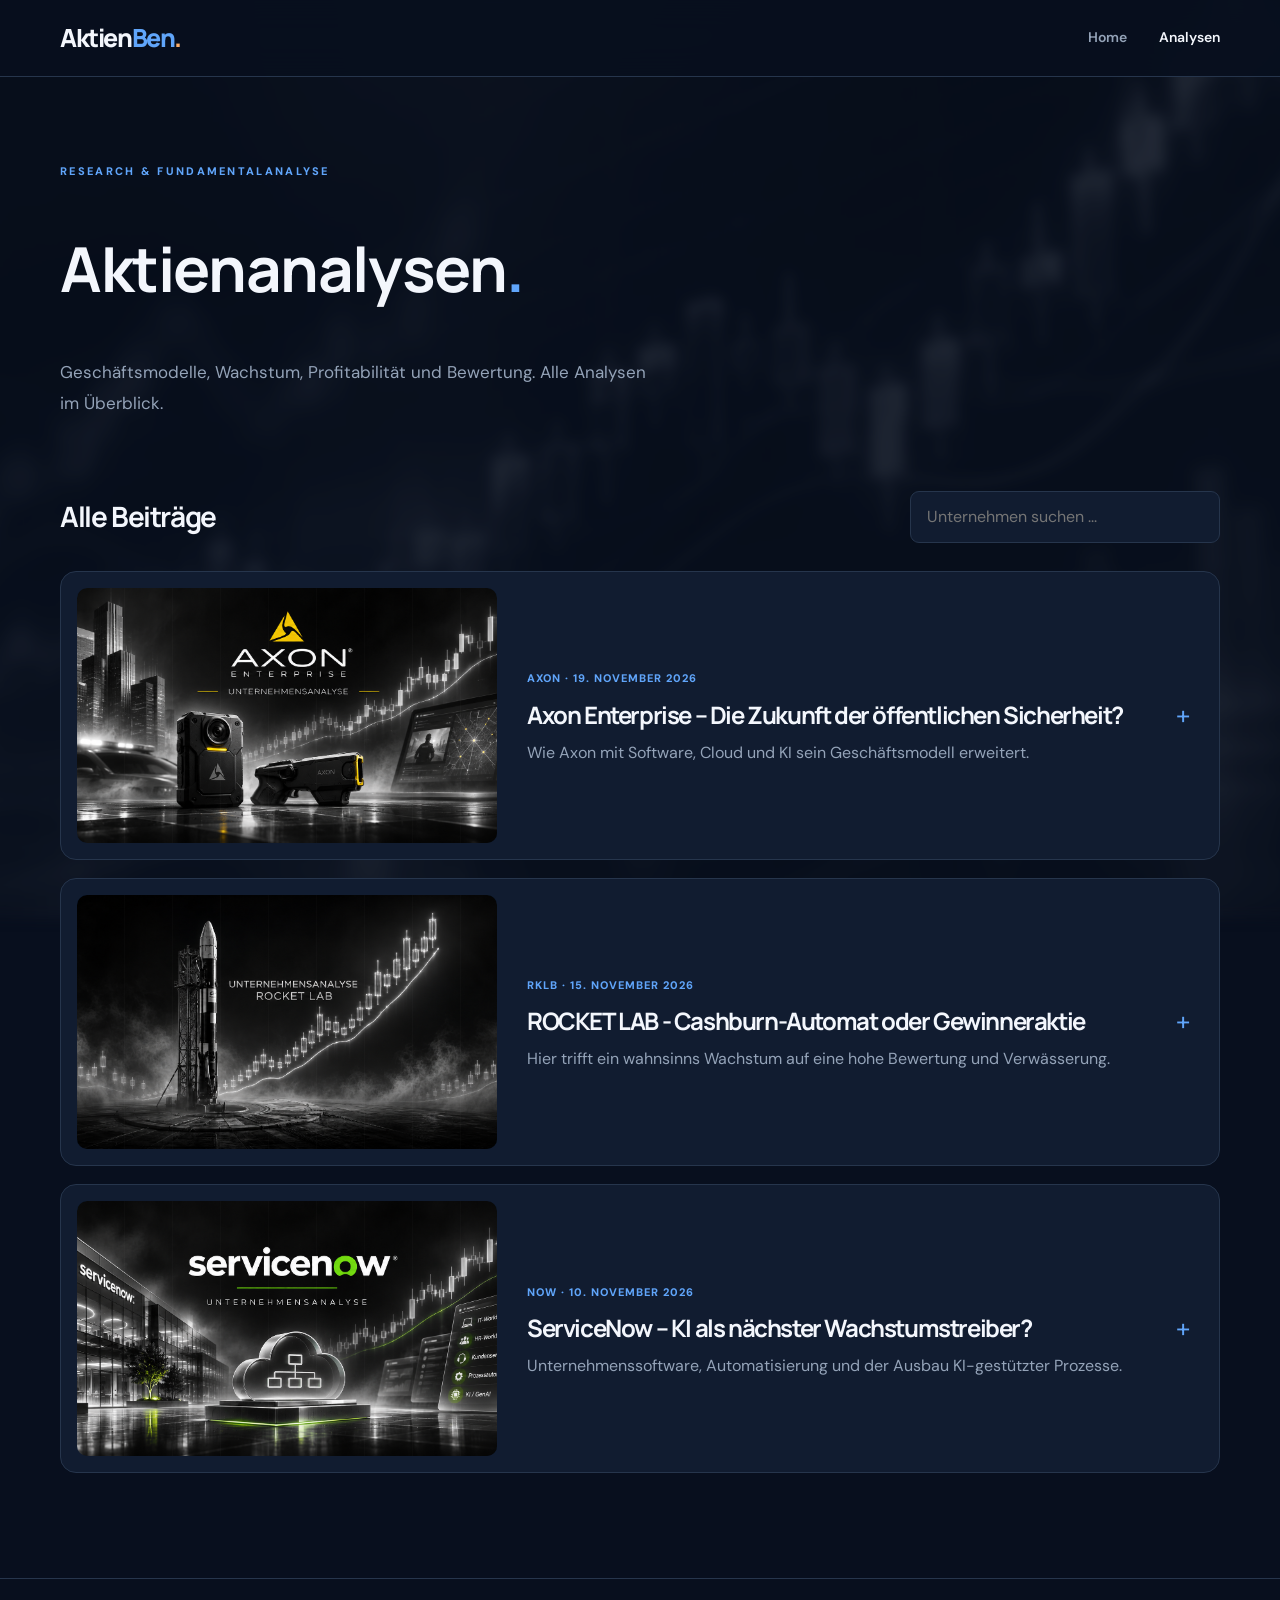
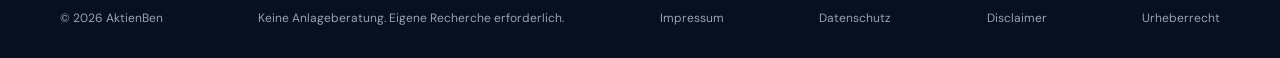
==== analysen.html @ 3a3f3d72 "Datenschutz Disclaimer Urheberrecht im Footer verlinken" ====
<!DOCTYPE html>
<html lang="de">
<head>
  <meta charset="UTF-8">
  <meta name="viewport" content="width=device-width, initial-scale=1">
  <meta name="description" content="Alle Aktienanalysen von AktienBen.">
  <title>AktienBen | Analysen</title>
  <link rel="stylesheet" href="style.css">
  <script src="articles.js" defer></script>
  <script src="app.js" defer></script>
</head>
<body data-page="analysen">

  <header class="header">
    <div class="container nav">
      <a class="logo" href="index.html">Aktien<span>Ben</span><i>.</i></a>
      <nav aria-label="Hauptnavigation">
        <a href="index.html">Home</a>
        <a class="active" href="analysen.html">Analysen</a>
      </nav>
    </div>
  </header>

  <main class="container">
    <section class="page-intro">
      <div class="eyebrow">RESEARCH & FUNDAMENTALANALYSE</div>
      <h1>Aktienanalysen<span>.</span></h1>
      <p>
        Geschäftsmodelle, Wachstum, Profitabilität und Bewertung.
        Alle Analysen im Überblick.
      </p>
    </section>

    <section class="section">
      <div class="toolbar">
        <h2>Alle Beiträge</h2>
        <input
          id="search"
          type="search"
          placeholder="Unternehmen suchen ..."
          aria-label="Aktienanalysen durchsuchen"
        >
      </div>

      <div id="analysis-list" class="analysis-list"></div>
    </section>
  </main>

  <footer class="footer">
    <div class="container footer-inner">
      <span>© <span class="year"></span> AktienBen</span>
      <span>Keine Anlageberatung. Eigene Recherche erforderlich.</span>
      <a href="impressum.html">Impressum</a>
      <a href="datenschutz.html">Datenschutz</a>
      <a href="disclaimer.html">Disclaimer</a>
      <a href="urheberrecht.html">Urheberrecht</a>
    </div>
  </footer>

</body>
</html>
---- style.css ----
@import url('https://fonts.googleapis.com/css2?family=DM+Sans:wght@400;500;600;700&family=Manrope:wght@400;500;600;700;800&display=swap');

:root {
  --bg: #080f1e;
  --surface: #111c30;
  --surface-hover: #182740;
  --border: #26354c;
  --text: #f3f6fc;
  --muted: #94a3b8;
  --accent: #60a5fa;
  --orange: #ffad66;
  --radius: 16px;
}

* { box-sizing: border-box; }

html { scroll-behavior: smooth; }

body {
  margin: 0;
  background: var(--bg);
  color: var(--text);
  font-family: 'DM Sans', Arial, sans-serif;
  line-height: 1.65;
  position: relative;
  min-height: 100vh;
}

body::before {
  content: "";
  position: fixed;
  inset: 0;
  z-index: -1;
  pointer-events: none;

  background:
    linear-gradient(rgba(8, 15, 30, 0.82), rgba(8, 15, 30, 0.88)),
    url("images/chart-bg.png") center center / cover no-repeat;

  filter: blur(6px);
  transform: scale(1.04);
  opacity: 0.65;
}

a { color: inherit; text-decoration: none; }
button, input { font: inherit; }
button { cursor: pointer; }

.container {
  width: min(1160px, calc(100% - 48px));
  margin: 0 auto;
}

.header {
  position: sticky;
  top: 0;
  z-index: 100;
  background: rgba(8, 15, 30, .94);
  backdrop-filter: blur(16px);
  border-bottom: 1px solid var(--border);
}

.nav {
  height: 76px;
  display: flex;
  align-items: center;
  justify-content: space-between;
}

.logo {
  font-family: 'Manrope', sans-serif;
  font-size: 25px;
  font-weight: 800;
  letter-spacing: -1.4px;
}

.logo span { color: var(--accent); }
.logo i { color: var(--orange); font-style: normal; }

nav { display: flex; gap: 32px; }

nav a {
  font-size: 14px;
  font-weight: 600;
  color: var(--muted);
  transition: color .2s;
}

nav a:hover, nav a.active { color: var(--text); }

.hero {
  padding: 110px 0 120px;
  max-width: 900px;
}

.eyebrow {
  color: var(--accent);
  font-size: 11px;
  letter-spacing: 2.3px;
  font-weight: 800;
  text-transform: uppercase;
}

h1, h2, h3 {
  font-family: 'Manrope', sans-serif;
  letter-spacing: -1.4px;
  line-height: 1.2;
}

.hero h1 {
  margin: 22px 0;
  font-size: clamp(42px, 6vw, 76px);
  font-weight: 800;
}

.hero h1 span { color: var(--accent); }

.hero p, .page-intro p {
  max-width: 590px;
  font-size: 17px;
  color: var(--muted);
  line-height: 1.8;
}

.button {
  display: inline-block;
  margin-top: 24px;
  padding: 13px 23px;
  border-radius: 9px;
  background: var(--accent);
  color: #071020;
  font-weight: 700;
  font-size: 14px;
  transition: background .2s, transform .2s;
}

.button:hover {
  background: #93c5fd;
  transform: translateY(-2px);
}

.section { margin-bottom: 105px; }

.section-heading, .toolbar {
  display: flex;
  align-items: center;
  justify-content: space-between;
  gap: 20px;
  margin-bottom: 28px;
}

h2 { font-size: 28px; margin: 8px 0; }

.text-link {
  font-size: 13px;
  color: var(--accent);
  font-weight: 700;
}

/* Karten */
.card-grid {
  display: grid;
  grid-template-columns: repeat(2, minmax(0, 1fr));
  gap: 22px;
}

.card, .featured-card, .analysis-item {
  background: var(--surface);
  border: 1px solid var(--border);
  border-radius: var(--radius);
  overflow: hidden;
}

.card {
  display: block;
  transition: border-color .2s, transform .2s;
}

.card:hover {
  border-color: var(--accent);
  transform: translateY(-3px);
}

.cover {
  position: relative;
  display: flex;
  align-items: center;
  justify-content: center;
  min-height: 205px;
  overflow: hidden;
  background:
    radial-gradient(circle at 75% 20%, #285b9c88, transparent 46%),
    linear-gradient(135deg, #0e274c, #091324 75%);
}

.cover::after {
  content: "";
  position: absolute;
  inset: 0;
  background: repeating-linear-gradient(
    90deg, transparent 0 47px,
    rgba(255,255,255,.035) 48px
  );
  pointer-events: none;
}

.cover img {
  position: absolute;
  inset: 0;
  width: 100%;
  height: 100%;
  object-fit: contain;
}

.cover-label {
  font-family: 'Manrope', sans-serif;
  font-weight: 800;
  font-size: clamp(28px, 5vw, 54px);
  letter-spacing: -2px;
  color: #fff;
  text-shadow: 0 6px 30px #0008;
  z-index: 1;
}

.card-content { padding: 25px; }
.card h3 { font-size: 22px; margin: 10px 0; }
.card p { color: var(--muted); font-size: 14px; }

.meta {
  color: var(--accent);
  font-size: 11px;
  letter-spacing: 1px;
  font-weight: 800;
  text-transform: uppercase;
}

.featured-card {
  display: grid;
  grid-template-columns: 1.05fr 1fr;
  align-items: stretch;
}

.featured-card .cover { min-height: 330px; }

.featured-content {
  padding: 45px;
  display: flex;
  flex-direction: column;
  align-items: flex-start;
  justify-content: center;
}

.featured-content h3 {
  font-size: clamp(26px, 3vw, 36px);
  margin: 15px 0;
}

.featured-content p { color: var(--muted); }

/* Analysen */
.page-intro { padding: 85px 0 55px; }
.page-intro h1 { font-size: clamp(42px, 5vw, 62px); }
.page-intro h1 span { color: var(--accent); }

.toolbar input {
  background: var(--surface);
  color: var(--text);
  border: 1px solid var(--border);
  border-radius: 9px;
  padding: 12px 16px;
  width: min(310px, 100%);
  outline: none;
}

.toolbar input:focus { border-color: var(--accent); }

.analysis-list {
  display: flex;
  flex-direction: column;
  gap: 18px;
}

.analysis-item summary {
  list-style: none;
  cursor: pointer;
  display: grid;
  grid-template-columns: 265px 1fr 40px;
  align-items: center;
  gap: 30px;
  padding: 16px;
}

.analysis-item summary::-webkit-details-marker { display: none; }
.analysis-item .cover { min-height: 160px; border-radius: 9px; }

.analysis-summary h3 { margin: 10px 0; font-size: 24px; }
.analysis-summary p { color: var(--muted); margin: 0; }

.toggle {
  font-size: 26px;
  color: var(--accent);
  text-align: center;
}

.analysis-item[open] .toggle { transform: rotate(45deg); }

.analysis-item[open] {
  border-color: #3c6496;
}

.article-body {
  border-top: 1px solid var(--border);
  padding: 32px clamp(20px, 5vw, 65px) 55px;
}

.article-body h3 {
  font-size: 22px;
  margin: 32px 0 13px;
}

.article-body p {
  color: #cbd5e1;
  line-height: 1.9;
  max-width: 820px;
}

.article-body img {
  display: block;
  max-width: 100%;
  height: auto;
  border-radius: 12px;
}

.article-figure { margin: 30px 0; }
.article-figure figcaption {
  color: var(--muted);
  font-size: 12px;
  margin-top: 10px;
}

/* Beispiel für interaktive HTML-Grafiken */
.chart {
  max-width: 820px;
  margin: 25px 0;
  padding: 25px;
  background: #0a1425;
  border: 1px solid var(--border);
  border-radius: 12px;
}

.chart-row {
  display: grid;
  grid-template-columns: 80px 1fr 75px;
  gap: 12px;
  align-items: center;
  margin: 13px 0;
  font-size: 13px;
}

.chart-track {
  background: #1c304b;
  height: 15px;
  border-radius: 4px;
  overflow: hidden;
}

.chart-bar {
  height: 100%;
  background: linear-gradient(90deg, #2563eb, #60a5fa);
  border-radius: 4px;
}

.chart-value { text-align: right; font-weight: 700; }
.chart-note { color: var(--muted); font-size: 12px; }

.empty { color: var(--muted); padding: 35px 0; }

.footer {
  border-top: 1px solid var(--border);
  padding: 30px 0;
}

.footer-inner {
  display: flex;
  justify-content: space-between;
  gap: 20px;
  color: var(--muted);
  font-size: 12px;
}

@media (max-width: 800px) {
  .hero { padding: 75px 0; }
  .featured-card, .card-grid { grid-template-columns: 1fr; }
  .featured-card .cover { min-height: 230px; }
  .featured-content { padding: 28px; }

  .analysis-item summary {
    grid-template-columns: 130px 1fr 25px;
    gap: 15px;
  }
  .analysis-item .cover { min-height: 110px; }
  .analysis-summary h3 { font-size: 19px; }
}

@media (max-width: 560px) {
  .container { width: calc(100% - 32px); }
  .nav { height: 68px; }
  .logo { font-size: 22px; }
  nav { gap: 18px; }

  .toolbar { align-items: stretch; flex-direction: column; }
  .toolbar input { width: 100%; }

  .analysis-item summary {
    grid-template-columns: 1fr 28px;
  }
  .analysis-item .cover {
    grid-column: 1 / -1;
    min-height: 180px;
  }
  .analysis-summary { grid-column: 1; }
  .toggle { grid-column: 2; grid-row: 2; }

  .footer-inner { flex-direction: column; }
}

/* Titelbild auf der Startseite */
.featured-card {
  grid-template-columns: 1fr 1fr;
  align-items: stretch;
}

/* Neueste Analyse – Bild und Text sauber aufteilen */

/* Neueste Analyse – korrigiertes Layout */

.featured-card {
  display: grid;
  grid-template-columns: 1fr 1fr;
  align-items: center;
}

.featured-card .cover {
  position: relative;
  width: 100%;
  min-width: 0;
  min-height: 0;
  aspect-ratio: 16 / 9;
  overflow: hidden;
}

.featured-card .cover img {
  position: absolute;
  inset: 0;
  width: 100%;
  height: 100%;
  object-fit: cover;
}

.featured-card .featured-content {
  min-width: 0;
  padding: 30px;
}

@media (max-width: 800px) {
  .featured-card {
    grid-template-columns: 1fr;
  }
}

/* Weitere Analysen – Bilder vollständig darstellen */

.card-grid .cover {
  width: 100%;
  min-height: 0;
  aspect-ratio: 2.5 / 1;
  overflow: hidden;
}

.card-grid .cover img {
  position: absolute;
  inset: 0;
  width: 100%;
  height: 100%;
  object-fit: fill;
}

/* Lesbare Formatierung der Aktienanalysen */

.article-body p {
  white-space: pre-line;
  line-height: 1.9;
  margin-bottom: 24px;
}

.article-body h3 {
  margin-top: 42px;
  margin-bottom: 18px;
  font-size: 24px;
  color: #f3f6fc;
}

.article-body .article-figure {
  width: 100%;
  margin: 35px 0;
}

.article-body .article-figure img {
  display: block;
  width: 100%;
  height: auto;
  object-fit: contain;
  border-radius: 12px;
}

/* Analysenkacheln: breiter Bildausschnitt mit seitlichem Zuschnitt */
.analysis-item summary {
  grid-template-columns: 420px minmax(0, 1fr) 40px;
  gap: 30px;
  padding: 16px;
}
.analysis-item summary .cover {
  width: 100%;
  min-height: 0;
  aspect-ratio: 1.65 / 1;
  overflow: hidden;
  border-radius: 10px;
}
.analysis-item summary .cover img {
  position: absolute;
  inset: 0;
  width: 100%;
  height: 100%;
  object-fit: cover;
  object-position: center center;
  transform: none;
  filter: none;
}
@media (max-width: 800px) {
  .analysis-item summary {
    grid-template-columns: 130px minmax(0, 1fr) 25px;
    gap: 15px;
  }
}
@media (max-width: 560px) {
  .analysis-item summary {
    grid-template-columns: minmax(0, 1fr) 28px;
  }
  .analysis-item summary .cover {
    grid-column: 1 / -1;
    aspect-ratio: 1.65 / 1;
  }
}

/* Leere Zwischenüberschriften ausblenden */
.article-body h3:empty {
  display: none;
}

/* Absätze des Originaltextes beibehalten */
.article-body p {
  white-space: pre-line;
}
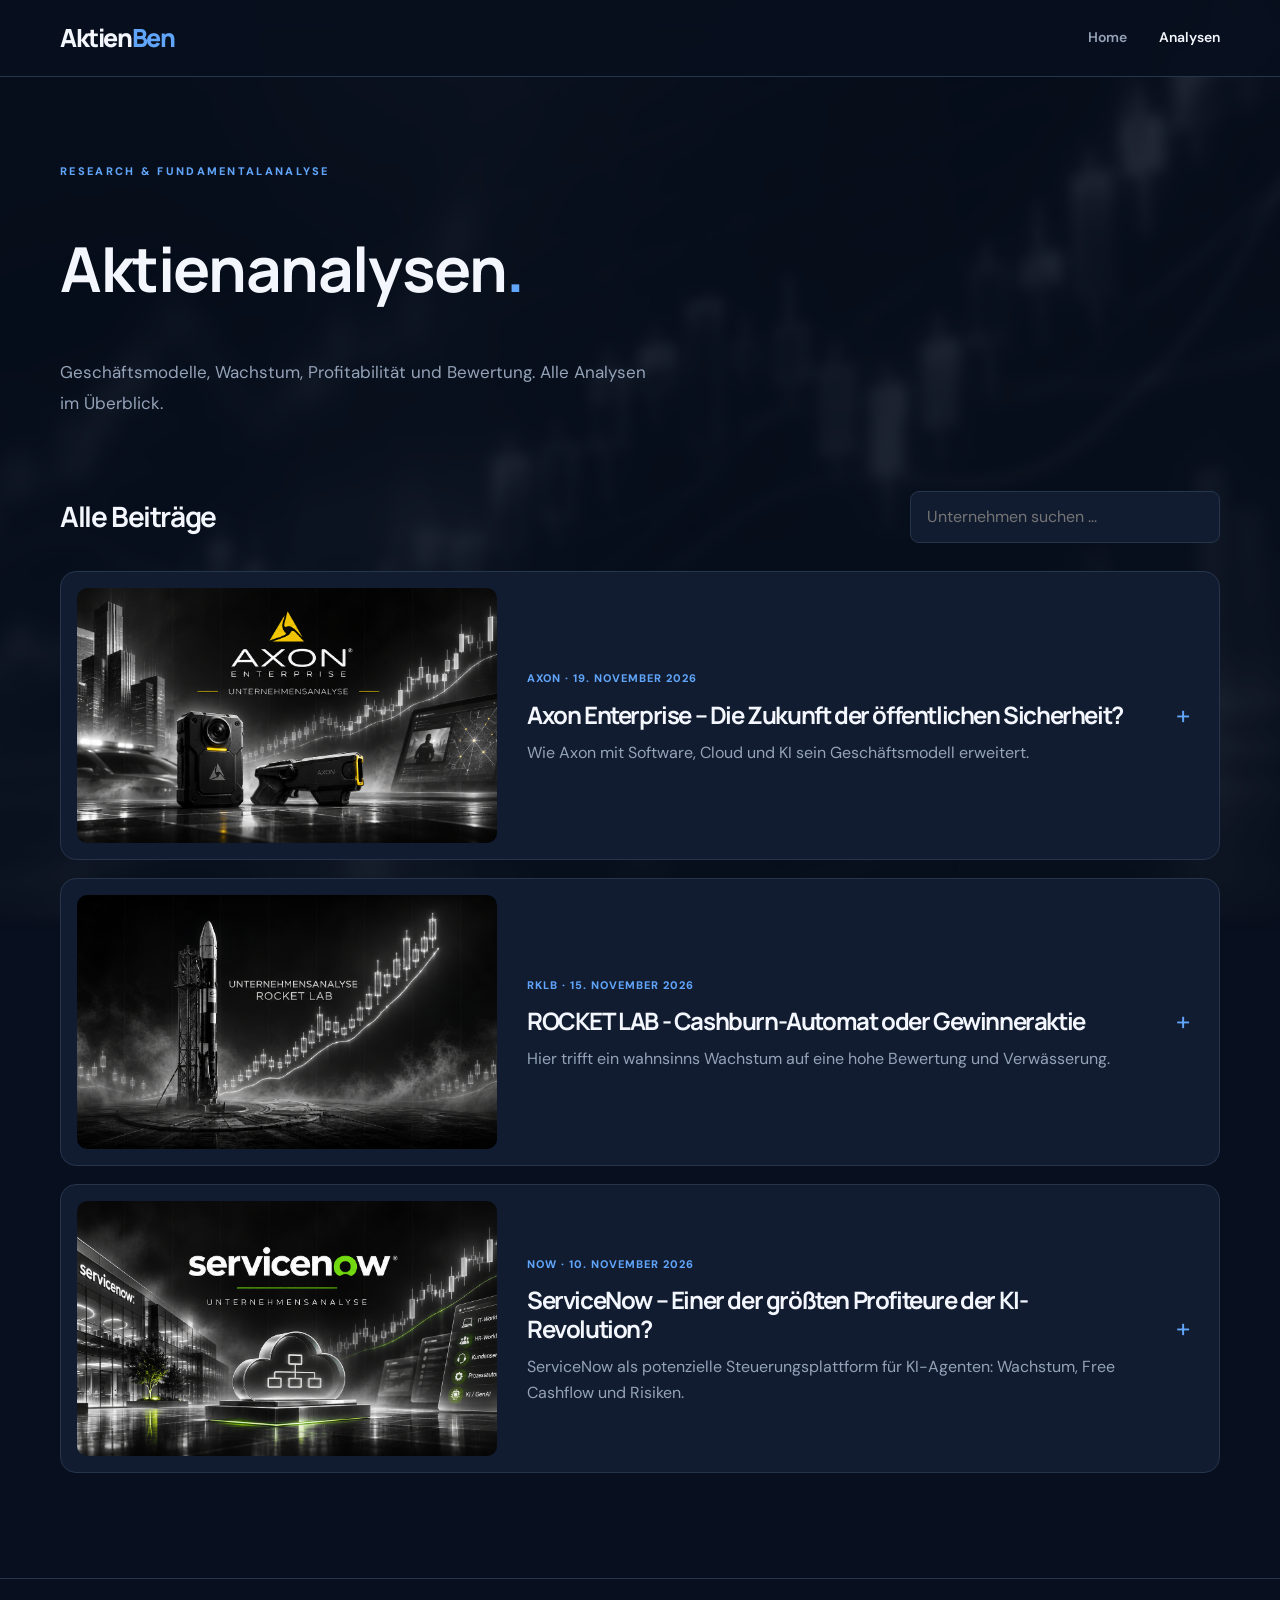
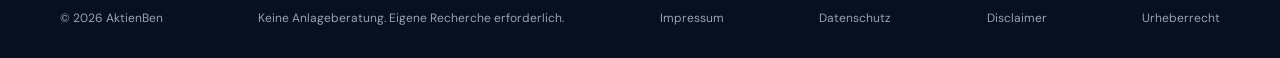
==== commit 70472d1e: "AktienBen Logo ohne Punkt mit weißer Unterstreichung" ====
--- a/analysen.html
+++ b/analysen.html
@@ -14,7 +14,7 @@
 
   <header class="header">
     <div class="container nav">
-      <a class="logo" href="index.html">Aktien<span>Ben</span><i>.</i></a>
+      <a class="logo" href="index.html">Aktien<span>Ben</span></a>
       <nav aria-label="Hauptnavigation">
         <a href="index.html">Home</a>
         <a class="active" href="analysen.html">Analysen</a>
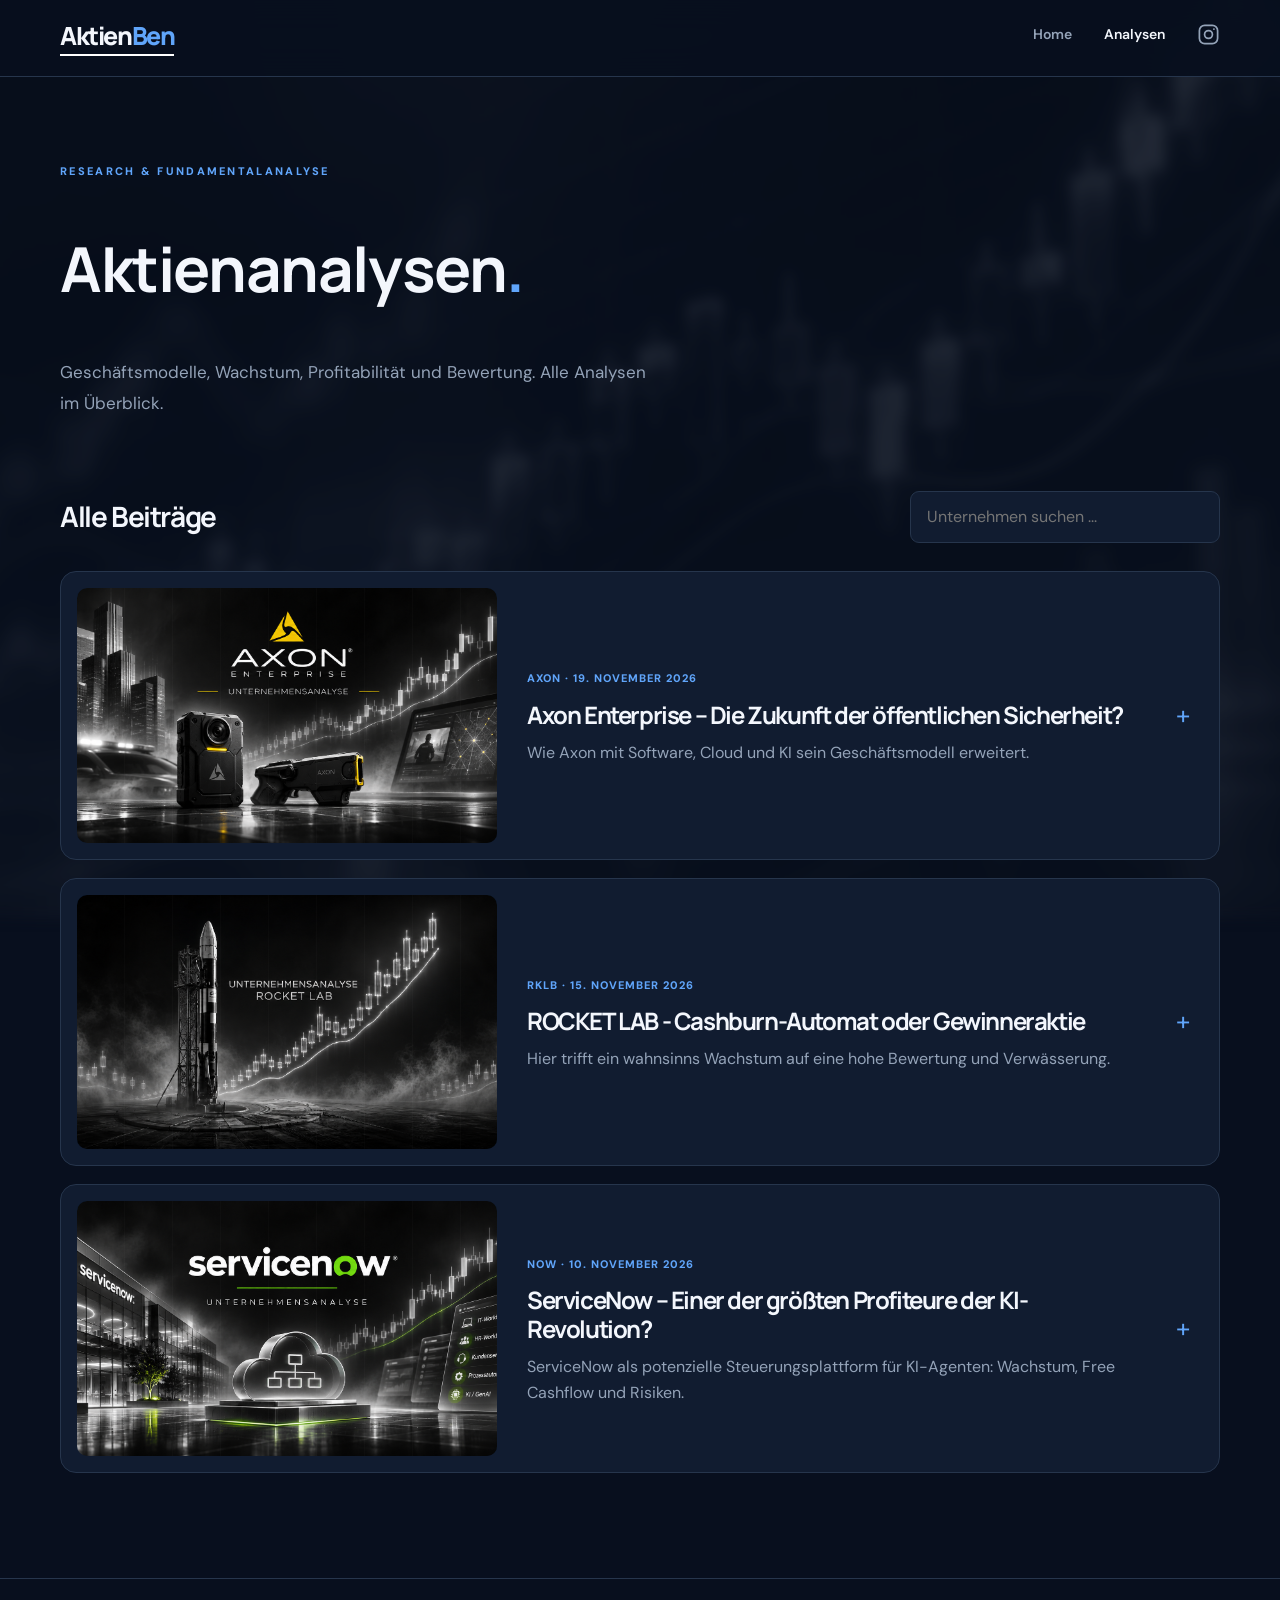
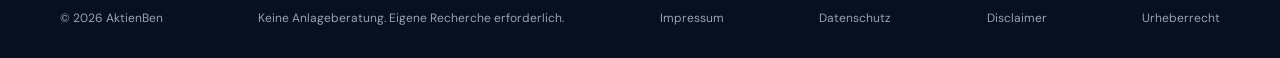
==== commit 24a3c225: "Instagram-Link in AktienBen-Navigation integrieren" ====
--- a/analysen.html
+++ b/analysen.html
@@ -18,6 +18,7 @@
       <nav aria-label="Hauptnavigation">
         <a href="index.html">Home</a>
         <a class="active" href="analysen.html">Analysen</a>
+              <a class="social-link instagram-link" href="https://www.instagram.com/aktienben_/" target="_blank" rel="noopener noreferrer" aria-label="AktienBen auf Instagram" title="Instagram"><svg viewBox="0 0 24 24" width="23" height="23" fill="none" stroke="currentColor" stroke-width="1.8" stroke-linecap="round" stroke-linejoin="round" aria-hidden="true" focusable="false"><rect x="2.5" y="2.5" width="19" height="19" rx="5.5"></rect><circle cx="12" cy="12" r="4.1"></circle><circle cx="17.65" cy="6.35" r="1" fill="currentColor" stroke="none"></circle></svg></a>
       </nav>
     </div>
   </header>
--- a/style.css
+++ b/style.css
@@ -75,8 +75,24 @@
   letter-spacing: -1.4px;
 }
 
+.logo {
+  display: inline-block;
+  position: relative;
+  line-height: 1.25;
+  padding-bottom: 5px;
+}
+
+.logo::after {
+  content: "";
+  position: absolute;
+  left: 0;
+  right: 0;
+  bottom: 0;
+  height: 2px;
+  background: #fff;
+}
+
 .logo span { color: var(--accent); }
-.logo i { color: var(--orange); font-style: normal; }
 
 nav { display: flex; gap: 32px; }
 
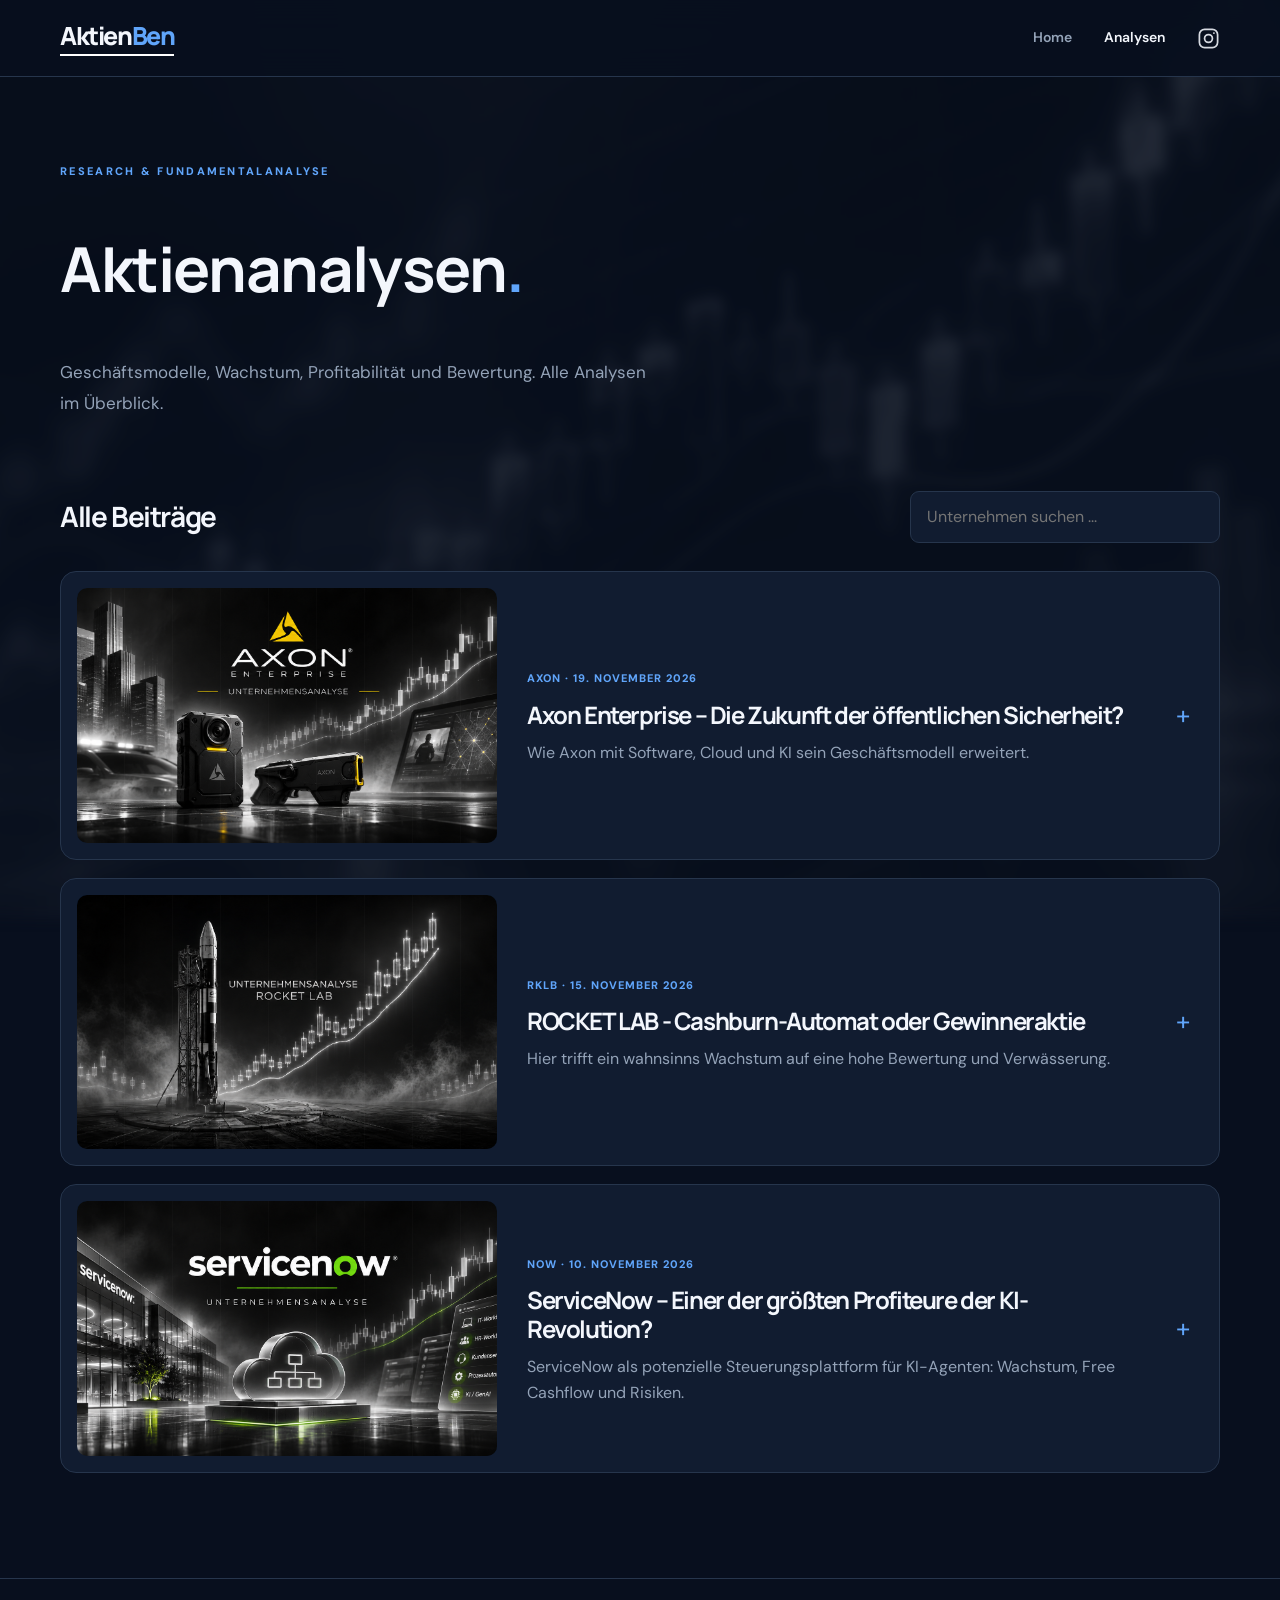
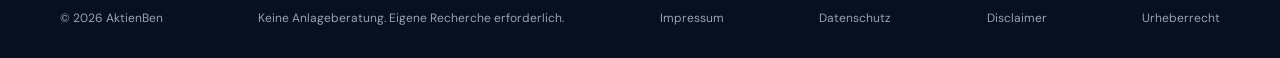
==== commit 2de149ab: "SEO-Metadaten und Canonical URL für Google verbessern" ====
--- a/analysen.html
+++ b/analysen.html
@@ -4,8 +4,9 @@
 <head>
   <meta charset="UTF-8">
   <meta name="viewport" content="width=device-width, initial-scale=1">
-  <meta name="description" content="Alle Aktienanalysen von AktienBen.">
-  <title>AktienBen | Analysen</title>
+  <meta name="description" content="Alle Aktienanalysen von AktienBen: Axon Enterprise, ServiceNow und Rocket Lab. Fundierte Einblicke in Geschäftsmodelle, Wachstum, Bewertungen und Risiken.">
+  <title>Aktienanalysen zu Axon, ServiceNow und Rocket Lab | AktienBen</title>
+  <link rel="canonical" href="https://aktienben.github.io/aktienben/analysen.html">
   <link rel="stylesheet" href="style.css">
   <script src="articles.js" defer></script>
   <script src="app.js" defer></script>
--- a/style.css
+++ b/style.css
@@ -579,3 +579,24 @@
   white-space: pre-line;
 }
 
+
+/* Instagram in der Hauptnavigation */
+nav .instagram-link {
+  display: inline-flex;
+  align-items: center;
+  justify-content: center;
+  flex: 0 0 auto;
+  color: #f3f6fc;
+  opacity: .88;
+  transition: color .2s ease, opacity .2s ease, filter .2s ease;
+}
+nav .instagram-link:hover,
+nav .instagram-link:focus-visible {
+  color: #ffffff;
+  opacity: 1;
+  filter: drop-shadow(0 0 6px rgba(255,255,255,.7));
+}
+nav .instagram-link svg { display: block; }
+@media (max-width: 560px) {
+  nav .instagram-link svg { width: 21px; height: 21px; }
+}
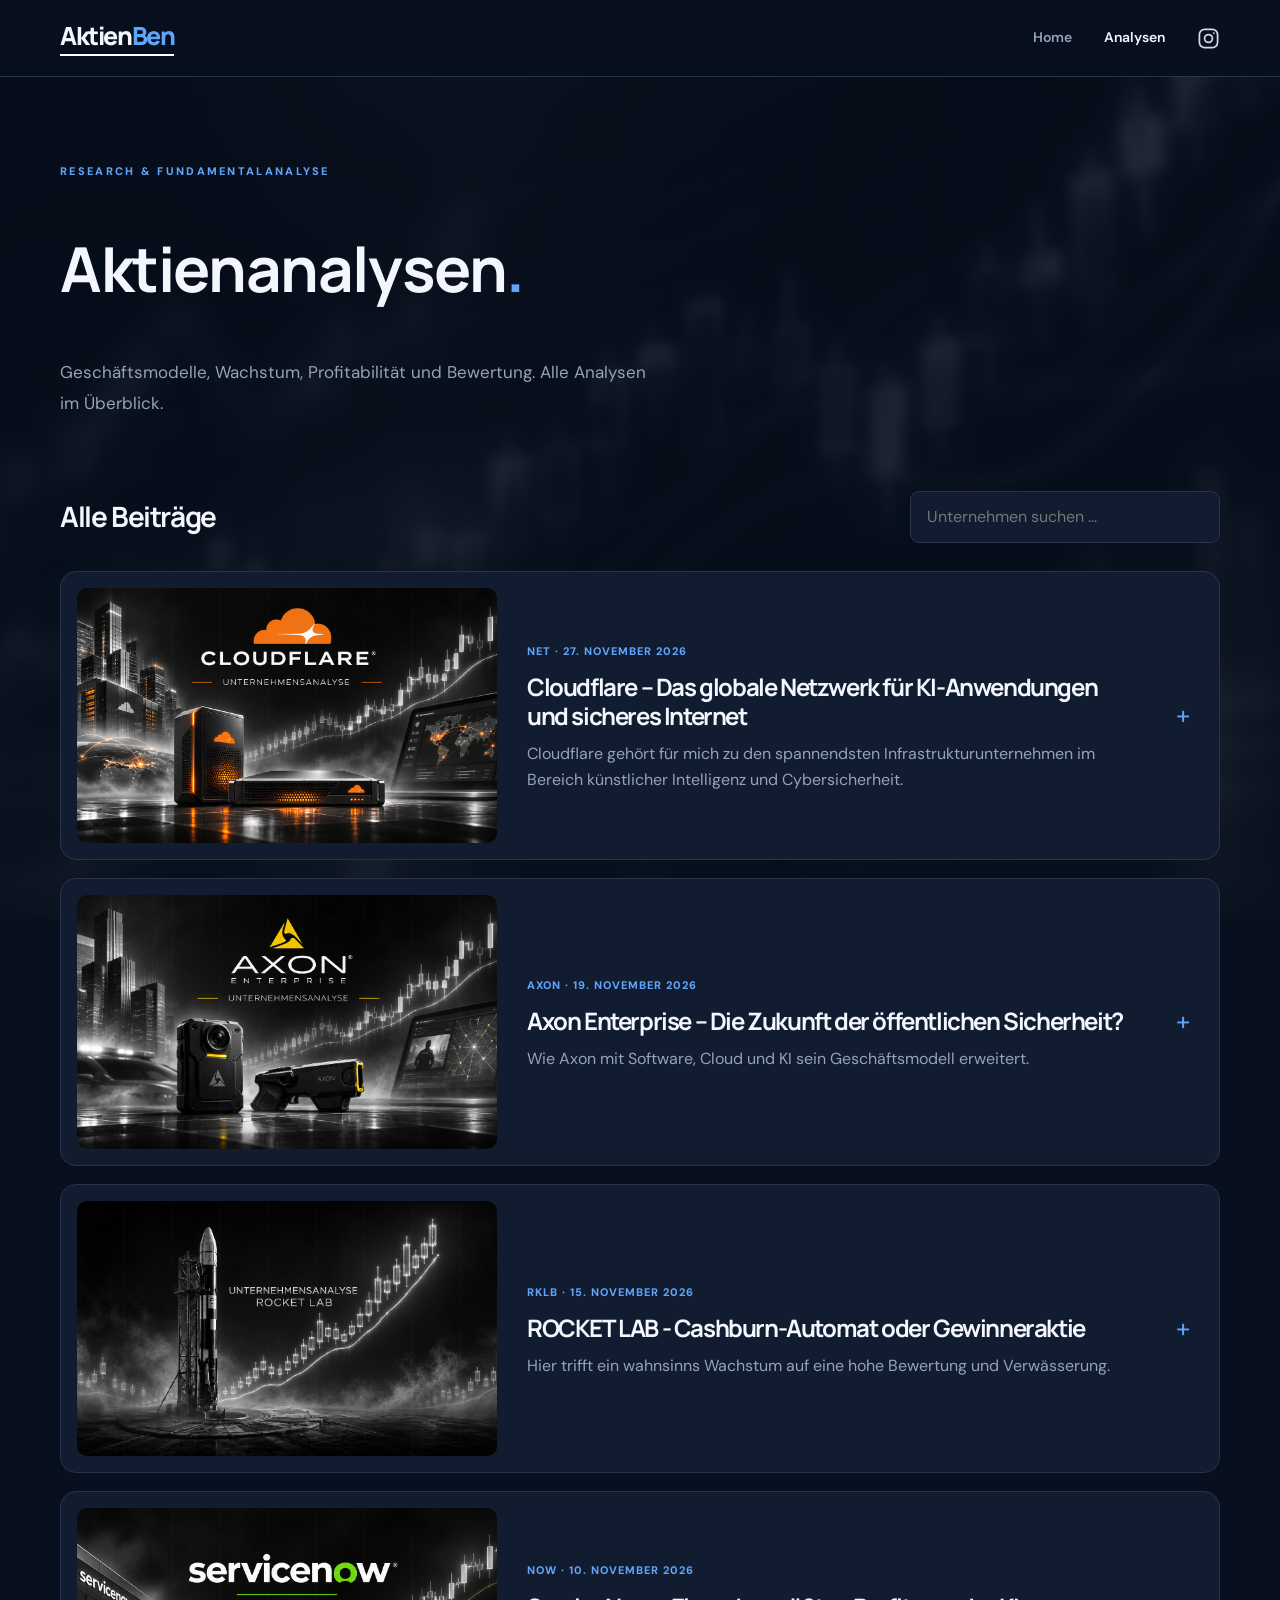
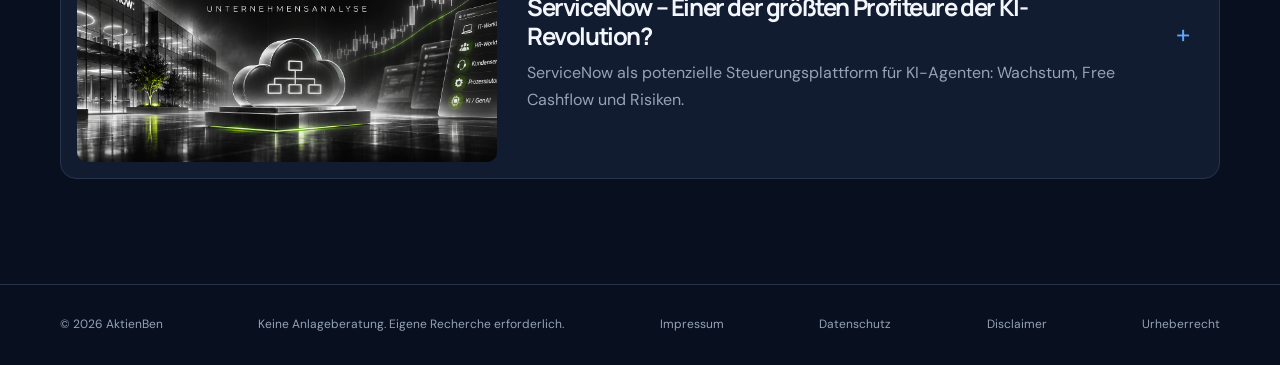
==== commit 2996e676: "Cloudflare-Analyse mit Grafiken und SEO-Seite veröffentlichen" ====
--- a/analysen.html
+++ b/analysen.html
@@ -4,8 +4,8 @@
 <head>
   <meta charset="UTF-8">
   <meta name="viewport" content="width=device-width, initial-scale=1">
-  <meta name="description" content="Alle Aktienanalysen von AktienBen: Axon Enterprise, ServiceNow und Rocket Lab. Fundierte Einblicke in Geschäftsmodelle, Wachstum, Bewertungen und Risiken.">
-  <title>Aktienanalysen zu Axon, ServiceNow und Rocket Lab | AktienBen</title>
+  <meta name="description" content="Alle Aktienanalysen von AktienBen: Axon Enterprise, ServiceNow, Rocket Lab und Cloudflare. Fundierte Einblicke in Geschäftsmodelle, Wachstum, Bewertungen und Risiken.">
+  <title>Aktienanalysen zu Axon, ServiceNow, Rocket Lab und Cloudflare | AktienBen</title>
   <link rel="canonical" href="https://aktienben.github.io/aktienben/analysen.html">
   <link rel="stylesheet" href="style.css">
   <script src="articles.js" defer></script>
--- a/style.css
+++ b/style.css
@@ -600,3 +600,19 @@
 @media (max-width: 560px) {
   nav .instagram-link svg { width: 21px; height: 21px; }
 }
+
+/* Cloudflare: Überschriftenhierarchie und Tabellen aus dem Word-Dokument */
+.cloudflare-content { font-size: 16px; }
+.cloudflare-content h2 { font-size: 1.5em; letter-spacing: -.5px; margin: 44px 0 18px; color: var(--text); }
+.cloudflare-content h3 { font-size: 1.125em; letter-spacing: -.2px; margin: 30px 0 14px; color: var(--text); }
+.cloudflare-content h2:first-child { margin-top: 0; }
+.cloudflare-content p { font-size: 1em; }
+.cloudflare-content ul { color: #cbd5e1; max-width: 820px; padding-left: 25px; line-height: 1.9; }
+.cloudflare-content .cloudflare-quote { margin: 24px 0; }
+.cloudflare-content .cloudflare-disclaimer { color: var(--muted); }
+.cloudflare-table-wrap { max-width: 820px; overflow-x: auto; margin: 25px 0; }
+.cloudflare-table { border-collapse: collapse; width: 100%; color: #cbd5e1; font-size: 1em; }
+.cloudflare-table th, .cloudflare-table td { padding: 10px 13px; border-bottom: 1px solid var(--border); text-align: left; vertical-align: top; }
+.cloudflare-table th { font-weight: 700; color: var(--text); }
+.cloudflare-table td:last-child, .cloudflare-table th:last-child { text-align: right; }
+@media (max-width: 560px) { .cloudflare-table th, .cloudflare-table td { padding: 8px 5px; } }
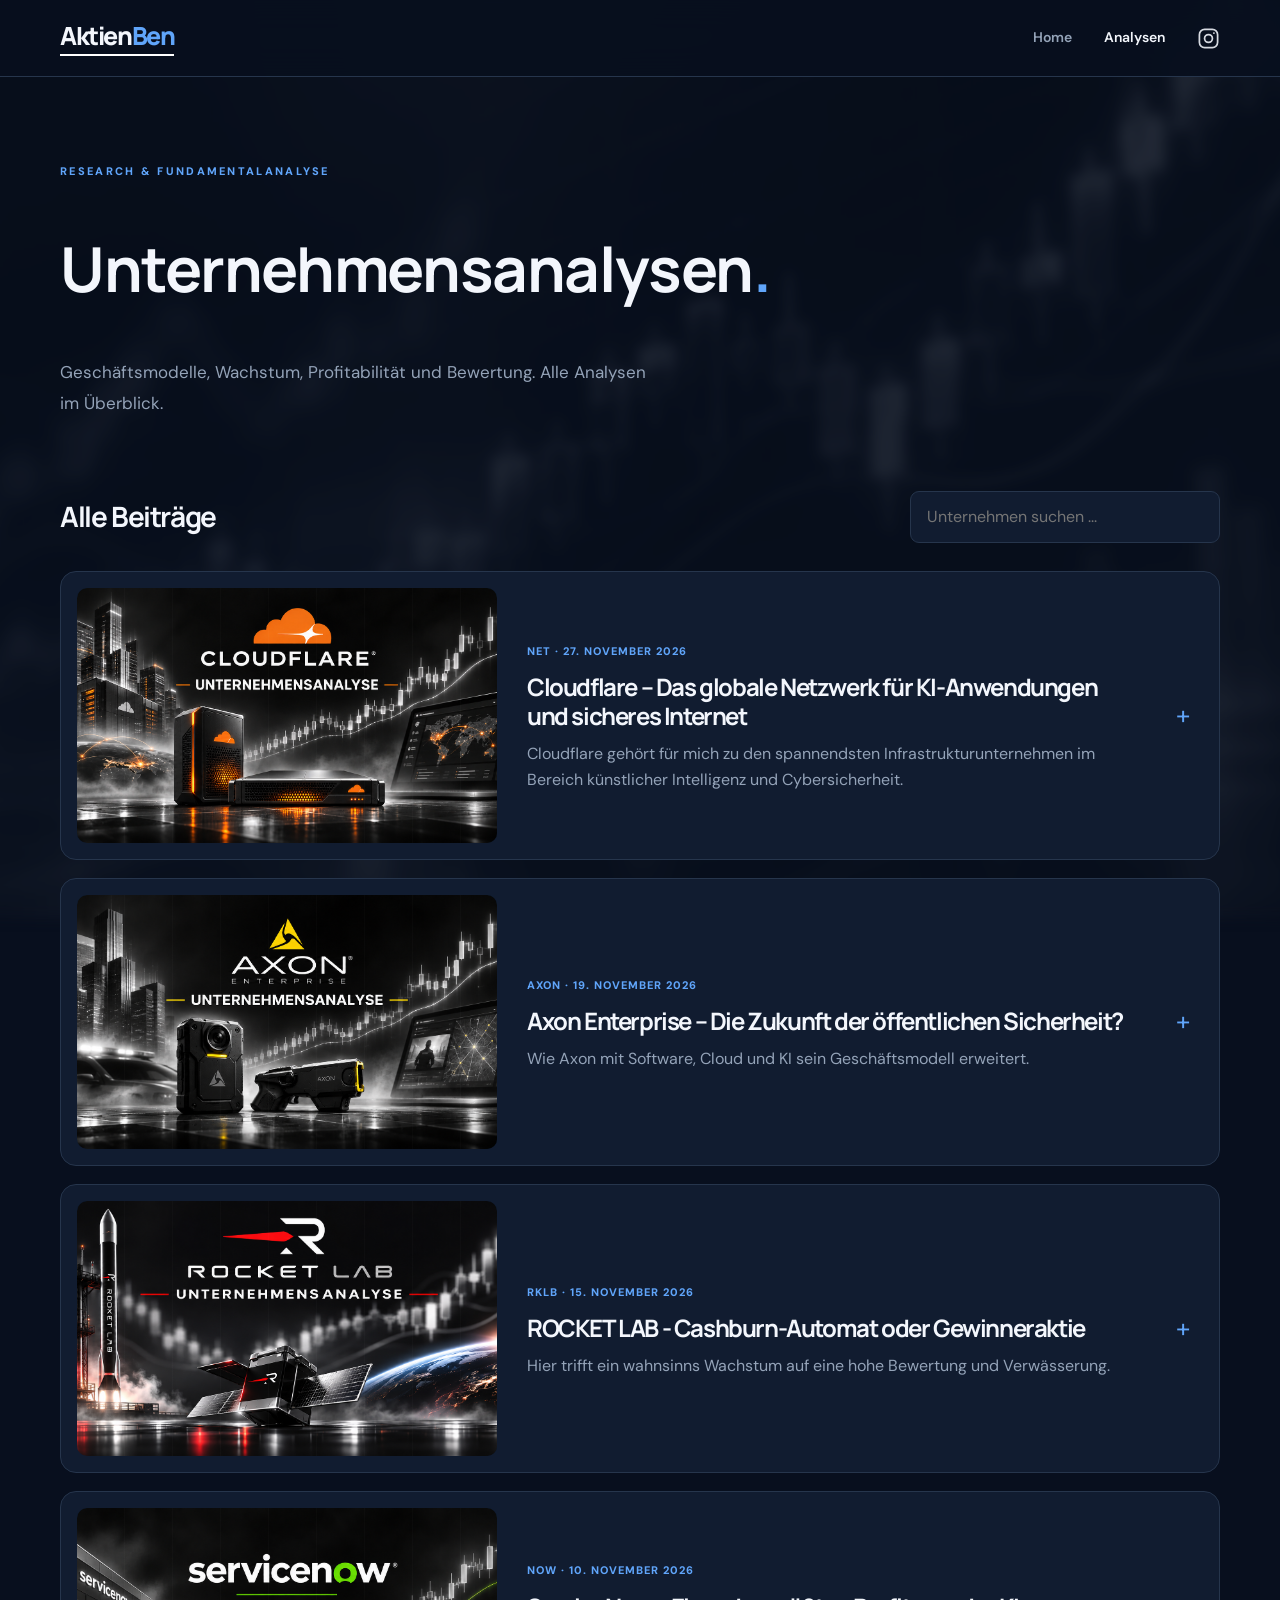
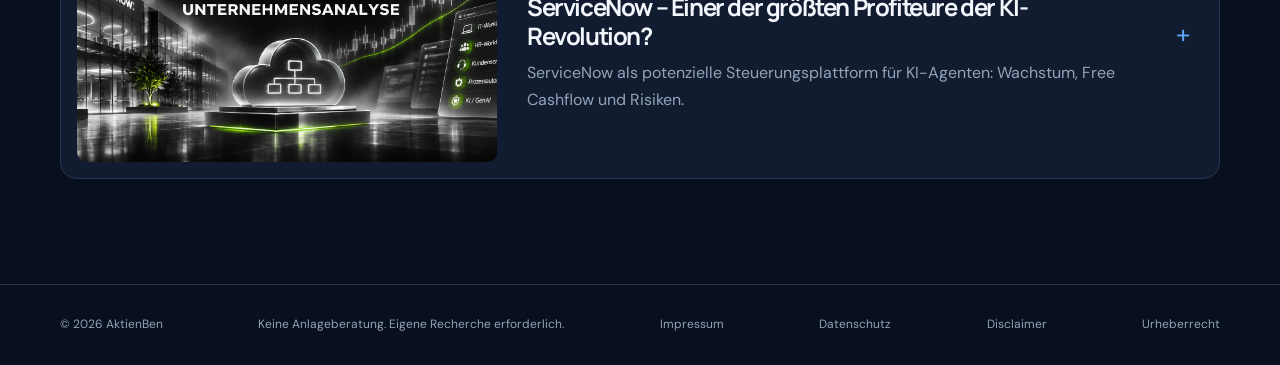
==== commit be6d5c62: "Überschrift der Analyseübersicht ändern" ====
--- a/analysen.html
+++ b/analysen.html
@@ -27,7 +27,7 @@
   <main class="container">
     <section class="page-intro">
       <div class="eyebrow">RESEARCH & FUNDAMENTALANALYSE</div>
-      <h1>Aktienanalysen<span>.</span></h1>
+      <h1>Unternehmensanalysen<span>.</span></h1>
       <p>
         Geschäftsmodelle, Wachstum, Profitabilität und Bewertung.
         Alle Analysen im Überblick.
--- a/style.css
+++ b/style.css
@@ -616,3 +616,101 @@
 .cloudflare-table th { font-weight: 700; color: var(--text); }
 .cloudflare-table td:last-child, .cloudflare-table th:last-child { text-align: right; }
 @media (max-width: 560px) { .cloudflare-table th, .cloudflare-table td { padding: 8px 5px; } }
+
+/* Cloudflare – Startseitenkachel an das originale Bannerformat anpassen */
+.featured-card:has(.cover img[src="images/Cloudflare_banner.png"]) {
+  grid-template-columns: minmax(0, 1fr) minmax(0, 1fr);
+  align-items: center;
+}
+.featured-card:has(.cover img[src="images/Cloudflare_banner.png"]) .cover {
+  aspect-ratio: auto;
+  min-height: 0;
+}
+.featured-card:has(.cover img[src="images/Cloudflare_banner.png"]) .cover img {
+  position: static;
+  display: block;
+  width: 100%;
+  height: auto;
+  object-fit: contain;
+}
+.featured-card:has(.cover img[src="images/Cloudflare_banner.png"]) .featured-content {
+  padding: 14px 24px;
+  gap: 8px;
+}
+.featured-card:has(.cover img[src="images/Cloudflare_banner.png"]) .featured-content h3 {
+  font-size: clamp(22px, 1.8vw, 26px);
+  margin: 0;
+}
+.featured-card:has(.cover img[src="images/Cloudflare_banner.png"]) .featured-content p {
+  font-size: 14px;
+  line-height: 1.5;
+  margin: 0;
+}
+.featured-card:has(.cover img[src="images/Cloudflare_banner.png"]) .featured-content .button {
+  margin-top: 2px;
+  padding: 9px 17px;
+}
+@media (max-width: 1050px) {
+  .featured-card:has(.cover img[src="images/Cloudflare_banner.png"]) {
+    grid-template-columns: minmax(0, 1fr);
+  }
+  .featured-card:has(.cover img[src="images/Cloudflare_banner.png"]) .featured-content {
+    padding: 24px;
+    gap: 12px;
+  }
+}
+
+/* Nur Axon und Cloudflare: Originalproportionen innerhalb der bestehenden Kacheln */
+.card-grid .cover img[src="images/Axon_Banner.png"],
+.card-grid .cover img[src="images/Cloudflare_banner.png"] {
+  object-fit: contain;
+  object-position: center;
+}
+.featured-card:has(.cover img[src="images/Cloudflare_banner.png"]) .cover {
+  aspect-ratio: 5 / 2;
+}
+.featured-card:has(.cover img[src="images/Cloudflare_banner.png"]) .cover img {
+  position: absolute;
+  inset: 0;
+  width: 100%;
+  height: 100%;
+  object-fit: contain;
+  object-position: center;
+}
+
+/* Axon und Cloudflare: etwas höhere Bildproportionen, bündig ohne Zuschnitt */
+.card-grid .card:has(.cover img[src="images/Axon_Banner.png"]) {
+  container-type: inline-size;
+}
+.card-grid .card:has(.cover img[src="images/Axon_Banner.png"]) .cover {
+  aspect-ratio: 2.3 / 1;
+}
+.card-grid .cover img[src="images/Axon_Banner.png"] {
+  object-fit: fill;
+}
+.card-grid .card:has(.cover img[src="images/Axon_Banner.png"]) .card-content {
+  padding-top: calc(25px - 1.73913cqw);
+  padding-bottom: calc(25px - 1.73913cqw);
+}
+@media (min-width: 1051px) {
+  .featured-card:has(.cover img[src="images/Cloudflare_banner.png"]) {
+    grid-template-columns: minmax(0, 46fr) minmax(0, 54fr);
+    align-items: stretch;
+  }
+  .featured-card:has(.cover img[src="images/Cloudflare_banner.png"]) .cover {
+    aspect-ratio: 2.3 / 1;
+  }
+  .featured-card:has(.cover img[src="images/Cloudflare_banner.png"]) .cover img {
+    object-fit: fill;
+  }
+}
+
+/* Breites Layout für Startseite und Analyseübersicht */
+@media (min-width: 1600px) {
+  .header .container,
+  .footer .container,
+  body[data-page="home"] > main.container,
+  body[data-page="analysen"] > main.container {
+    width: clamp(1160px, calc(65vw + 120px), 1800px);
+  }
+}
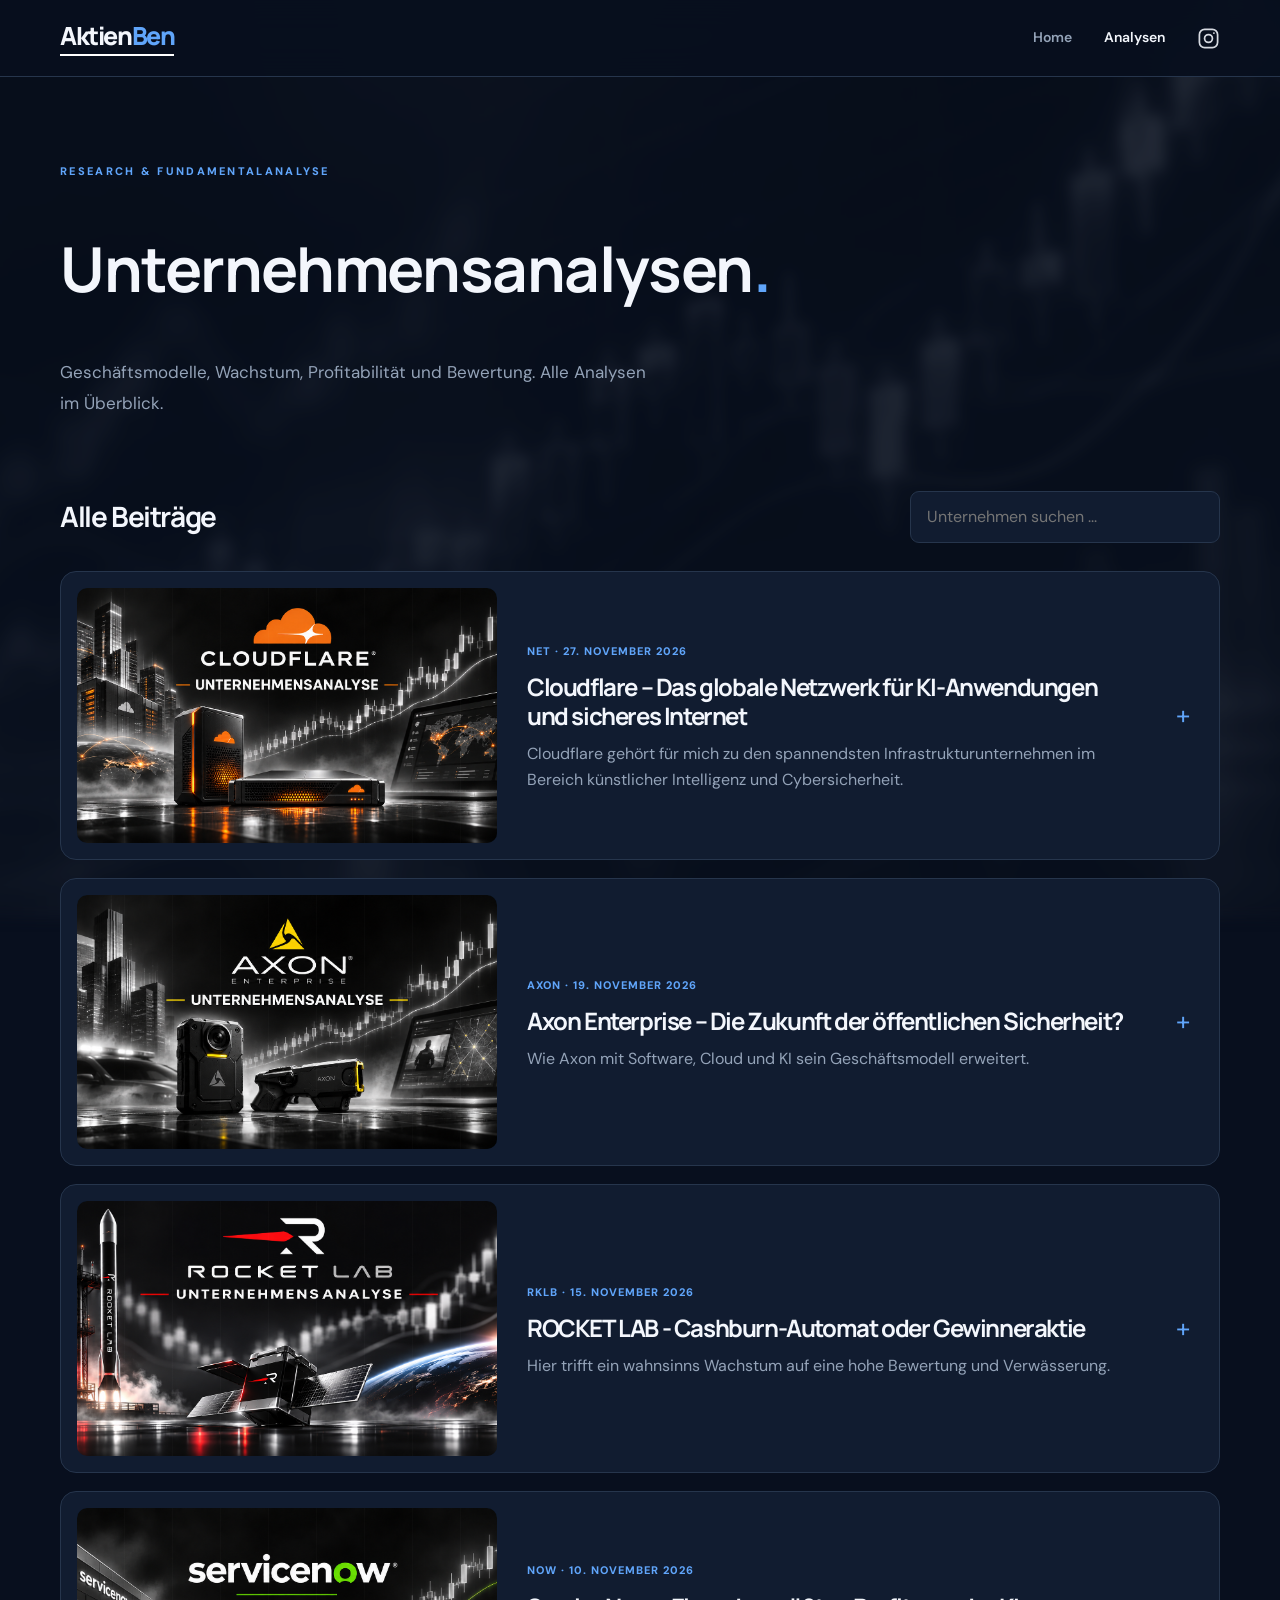
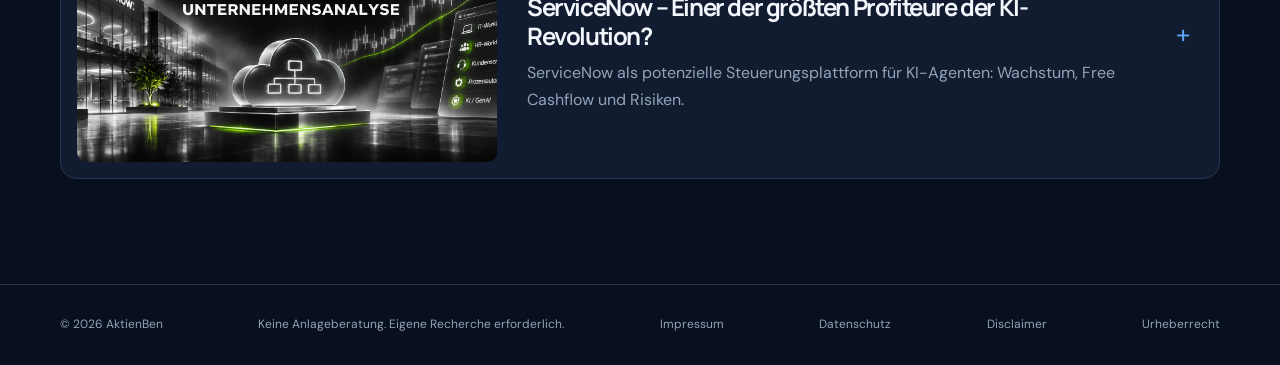
==== commit 05f7bb46: "Analyse-Seiten auf den aktualisierten Turnstile-Start umstellen" ====
--- a/analysen.html
+++ b/analysen.html
@@ -9,7 +9,7 @@
   <link rel="canonical" href="https://aktienben.github.io/aktienben/analysen.html">
   <link rel="stylesheet" href="style.css">
   <script src="articles.js" defer></script>
-  <script src="app.js" defer></script>
+  <script src="app.js?v=2aabdf38" defer></script>
 </head>
 <body data-page="analysen">
 
--- a/style.css
+++ b/style.css
@@ -590,8 +590,19 @@
   opacity: .88;
   transition: color .2s ease, opacity .2s ease, filter .2s ease;
 }
+.about-instagram {
+  display: inline-flex;
+  align-items: center;
+  gap: 8px;
+  color: #fff;
+  font-weight: 600;
+  transition: filter .2s ease;
+}
+
 nav .instagram-link:hover,
-nav .instagram-link:focus-visible {
+nav .instagram-link:focus-visible,
+.about-instagram:hover,
+.about-instagram:focus-visible {
   color: #ffffff;
   opacity: 1;
   filter: drop-shadow(0 0 6px rgba(255,255,255,.7));
@@ -714,3 +725,121 @@
     width: clamp(1160px, calc(65vw + 120px), 1800px);
   }
 }
+
+/* Kontaktformular auf der Startseite */
+.contact-form {
+  max-width: 720px;
+  margin-top: 20px;
+}
+
+.contact-fields {
+  display: grid;
+  grid-template-columns: repeat(2, minmax(0, 1fr));
+  gap: 16px;
+}
+
+.contact-form label {
+  display: grid;
+  gap: 6px;
+  margin-bottom: 16px;
+  font-weight: 600;
+}
+
+.contact-form input,
+.contact-form textarea {
+  width: 100%;
+  padding: 12px 16px;
+  color: var(--text);
+  background: var(--surface);
+  border: 1px solid var(--border);
+  border-radius: 9px;
+  font: inherit;
+  font-weight: 400;
+}
+
+.contact-form textarea { resize: vertical; }
+
+.contact-form :is(input, textarea):focus-visible {
+  outline: 2px solid var(--accent);
+  outline-offset: 2px;
+}
+
+.contact-form p {
+  margin: 0;
+  color: var(--muted);
+  font-size: 14px;
+}
+
+.contact-form .text-link { font-size: inherit; }
+.contact-form .button { border: 0; margin-top: 16px; }
+
+@media (max-width: 560px) {
+  .contact-fields { grid-template-columns: 1fr; gap: 0; }
+}
+
+.article-body .discussion {
+  display: grid;
+  grid-template-columns: auto minmax(0, 1fr);
+  align-items: start;
+  gap: clamp(14px, 3vw, 32px);
+  margin-top: 32px;
+  padding-top: 18px;
+  border-top: 1px solid var(--border);
+}
+
+.discussion-likes {
+  display: flex;
+  align-items: center;
+  gap: 8px;
+  color: var(--text);
+  font-variant-numeric: tabular-nums;
+}
+
+.discussion-like {
+  display: inline-grid;
+  min-width: 36px;
+  min-height: 36px;
+  place-items: center;
+  padding: 4px 8px;
+  border: 1px solid var(--border);
+  border-radius: 8px;
+  background: var(--surface);
+  color: var(--text);
+  line-height: 1;
+}
+
+.discussion-like[hidden] { display: none; }
+.discussion-like:not(:disabled):hover,
+.discussion-like[aria-pressed="true"] {
+  border-color: var(--accent);
+  background: var(--surface-hover);
+}
+.discussion-like:focus-visible { outline: 2px solid var(--accent); outline-offset: 2px; }
+.discussion-like:disabled { cursor: default; }
+.discussion-like:disabled[aria-pressed="false"] { opacity: .6; }
+
+.article-body .discussion-comments h3 {
+  min-height: 36px;
+  align-content: center;
+  margin: 0 0 12px;
+  font-size: 18px;
+}
+
+.discussion-list {
+  display: grid;
+  gap: 12px;
+  margin: 0;
+  padding: 0;
+  list-style: none;
+}
+
+.discussion-list > li {
+  min-width: 0;
+  padding: 12px 0;
+  border-bottom: 1px solid var(--border);
+  overflow-wrap: anywhere;
+}
+
+.article-body .discussion-comments p { margin: 6px 0 0; }
+.article-body .discussion-comments [role="status"]:empty { display: none; }
+.discussion-comments .contact-form { margin-top: 16px; }
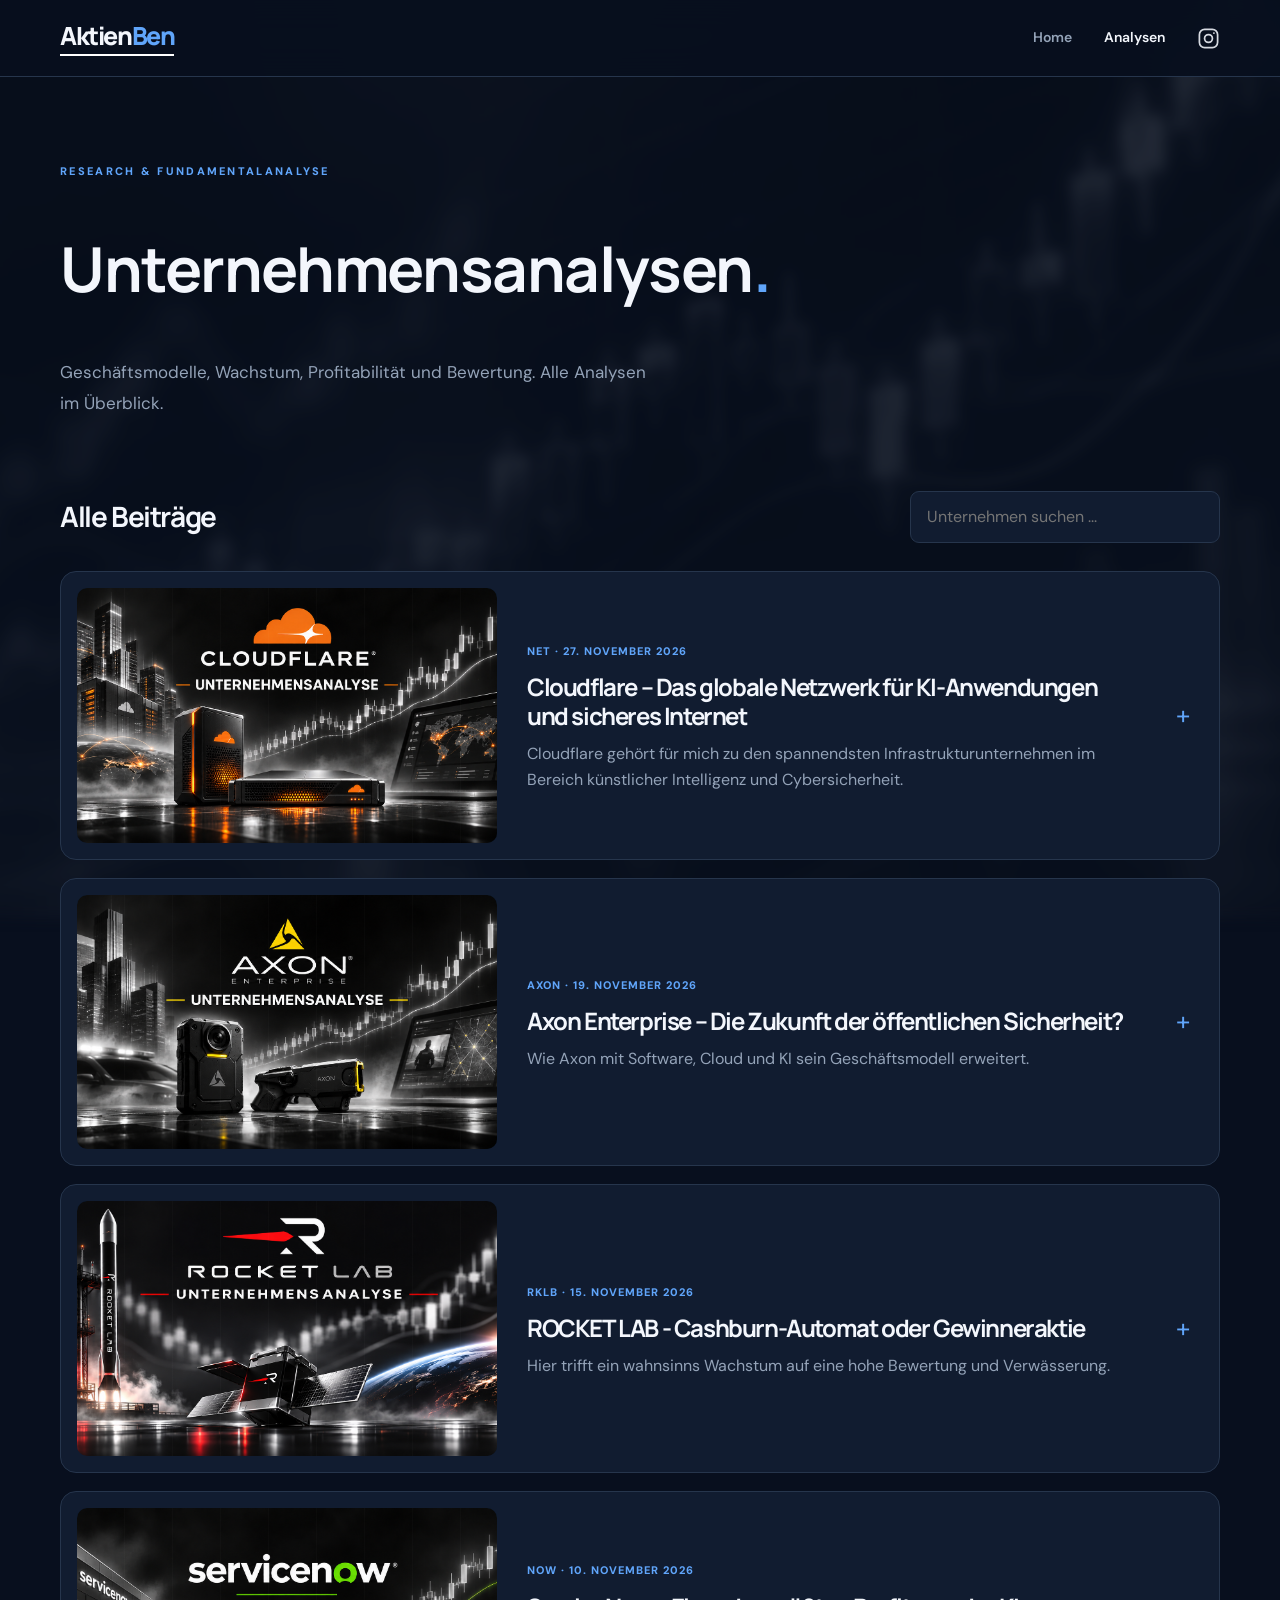
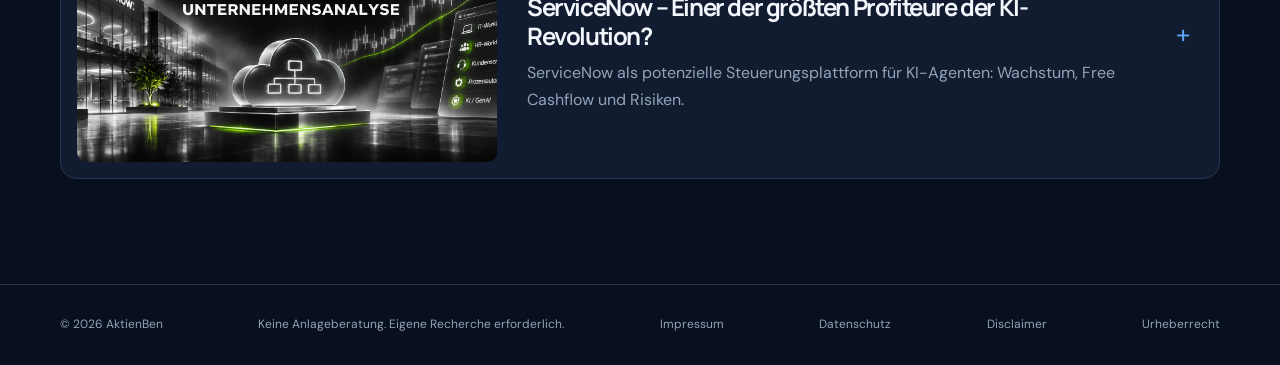
==== commit 4c5f5915: "Like-Button als weißen Daumen mit roter Füllung gestalten" ====
--- a/analysen.html
+++ b/analysen.html
@@ -7,9 +7,9 @@
   <meta name="description" content="Alle Aktienanalysen von AktienBen: Axon Enterprise, ServiceNow, Rocket Lab und Cloudflare. Fundierte Einblicke in Geschäftsmodelle, Wachstum, Bewertungen und Risiken.">
   <title>Aktienanalysen zu Axon, ServiceNow, Rocket Lab und Cloudflare | AktienBen</title>
   <link rel="canonical" href="https://aktienben.github.io/aktienben/analysen.html">
-  <link rel="stylesheet" href="style.css">
+  <link rel="stylesheet" href="style.css?v=e33d0769">
   <script src="articles.js" defer></script>
-  <script src="app.js?v=2aabdf38" defer></script>
+  <script src="app.js?v=862b6b70" defer></script>
 </head>
 <body data-page="analysen">
 
--- a/style.css
+++ b/style.css
@@ -602,7 +602,9 @@
 nav .instagram-link:hover,
 nav .instagram-link:focus-visible,
 .about-instagram:hover,
-.about-instagram:focus-visible {
+.about-instagram:focus-visible,
+.discussion-thumb-button:hover .discussion-thumb,
+.discussion-thumb-button:focus-visible .discussion-thumb {
   color: #ffffff;
   opacity: 1;
   filter: drop-shadow(0 0 6px rgba(255,255,255,.7));
@@ -809,14 +811,33 @@
 }
 
 .discussion-like[hidden] { display: none; }
-.discussion-like:not(:disabled):hover,
-.discussion-like[aria-pressed="true"] {
+.discussion-like:not(:disabled):hover {
   border-color: var(--accent);
   background: var(--surface-hover);
 }
 .discussion-like:focus-visible { outline: 2px solid var(--accent); outline-offset: 2px; }
 .discussion-like:disabled { cursor: default; }
-.discussion-like:disabled[aria-pressed="false"] { opacity: .6; }
+.discussion-thumb-button {
+  display: inline-grid;
+  width: 36px;
+  height: 36px;
+  place-items: center;
+  padding: 0;
+  border: 0;
+  background: transparent;
+  color: #fff;
+}
+.discussion-thumb-button:disabled { cursor: default; }
+.discussion-thumb-button:focus-visible {
+  outline: 2px solid var(--accent);
+  outline-offset: 2px;
+}
+.discussion-thumb {
+  display: block;
+  fill: transparent;
+  transition: fill .2s ease, filter .2s ease;
+}
+.discussion-thumb-button[aria-pressed="true"] .discussion-thumb { fill: #f04452; }
 
 .article-body .discussion-comments h3 {
   min-height: 36px;
